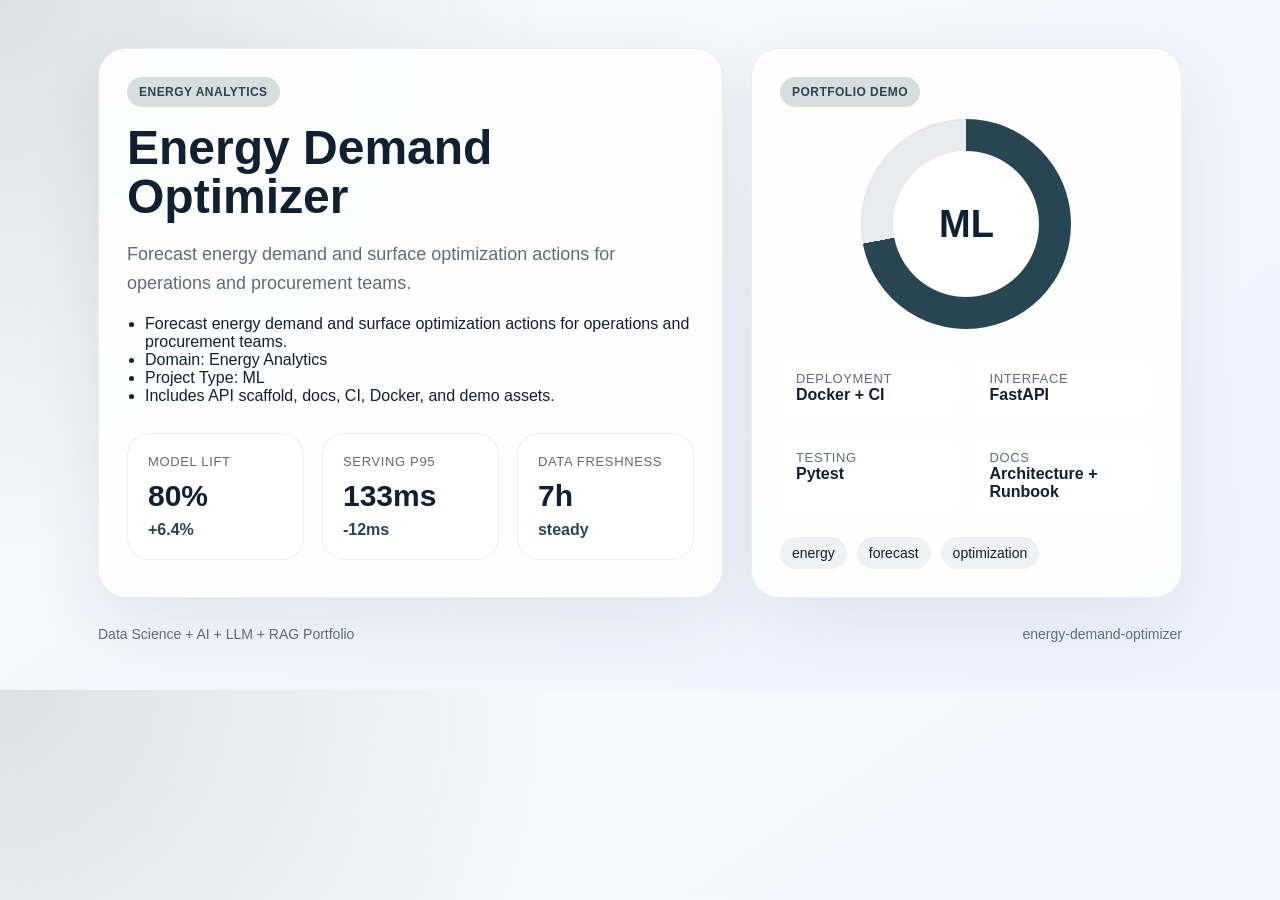
==== demo/index.html @ af4cee52 "Publish production-ready portfolio project" ====
<!doctype html>
        <html lang="en">
        <head>
          <meta charset="utf-8">
          <meta name="viewport" content="width=device-width, initial-scale=1">
          <title>Energy Demand Optimizer</title>
          <style>
            :root {
              --accent: #264653;
              --ink: #102033;
              --muted: #5f6b7a;
              --card: rgba(255,255,255,0.88);
              --bg-1: #f7f8fb;
              --bg-2: #eef3ff;
            }
            * { box-sizing: border-box; }
            body {
              margin: 0;
              font-family: "Avenir Next", "Segoe UI", sans-serif;
              color: var(--ink);
              background:
                radial-gradient(circle at top left, color-mix(in srgb, var(--accent) 16%, white), transparent 38%),
                linear-gradient(145deg, var(--bg-1), var(--bg-2));
            }
            main {
              max-width: 1180px;
              margin: 0 auto;
              padding: 48px;
            }
            .hero {
              display: grid;
              grid-template-columns: 1.45fr 1fr;
              gap: 28px;
              align-items: stretch;
            }
            .panel {
              background: var(--card);
              border: 1px solid rgba(16, 32, 51, 0.08);
              border-radius: 28px;
              padding: 28px;
              box-shadow: 0 24px 70px rgba(16, 32, 51, 0.08);
            }
            .eyebrow {
              display: inline-flex;
              padding: 8px 12px;
              border-radius: 999px;
              background: color-mix(in srgb, var(--accent) 18%, white);
              color: var(--accent);
              font-weight: 700;
              letter-spacing: 0.04em;
              text-transform: uppercase;
              font-size: 12px;
            }
            h1 {
              font-size: 48px;
              line-height: 1.03;
              margin: 16px 0 18px;
            }
            p {
              color: var(--muted);
              font-size: 18px;
              line-height: 1.6;
              margin: 0 0 18px;
            }
            ul {
              margin: 18px 0 0;
              padding-left: 18px;
              color: var(--ink);
            }
            .cards {
              display: grid;
              grid-template-columns: repeat(3, 1fr);
              gap: 18px;
              margin-top: 28px;
            }
            .card {
              background: white;
              border-radius: 22px;
              padding: 20px;
              border: 1px solid rgba(16, 32, 51, 0.08);
            }
            .card span, .meta span {
              display: block;
              color: var(--muted);
              font-size: 13px;
              text-transform: uppercase;
              letter-spacing: 0.05em;
            }
            .card strong {
              display: block;
              font-size: 30px;
              margin: 10px 0 8px;
            }
            .card em {
              color: var(--accent);
              font-style: normal;
              font-weight: 700;
            }
            .visual {
              min-height: 100%;
              display: flex;
              flex-direction: column;
              justify-content: space-between;
            }
            .ring {
              width: 210px;
              height: 210px;
              margin: 12px auto 26px;
              border-radius: 50%;
              background:
                radial-gradient(circle closest-side, white 69%, transparent 70%),
                conic-gradient(var(--accent) 0 72%, rgba(16, 32, 51, 0.09) 72% 100%);
              display: grid;
              place-items: center;
              box-shadow: inset 0 0 0 1px rgba(16, 32, 51, 0.05);
            }
            .ring strong {
              font-size: 38px;
            }
            .meta {
              display: grid;
              grid-template-columns: repeat(2, 1fr);
              gap: 14px;
            }
            .meta article {
              background: white;
              border-radius: 18px;
              padding: 16px;
            }
            .tag-list {
              display: flex;
              flex-wrap: wrap;
              gap: 10px;
              list-style: none;
              padding: 0;
              margin: 20px 0 0;
            }
            .tag-list li {
              padding: 8px 12px;
              border-radius: 999px;
              background: rgba(16, 32, 51, 0.06);
              font-size: 14px;
            }
            .footer {
              margin-top: 28px;
              display: flex;
              justify-content: space-between;
              color: var(--muted);
              font-size: 14px;
            }
          </style>
        </head>
        <body>
          <main>
            <section class="hero">
              <div class="panel">
                <span class="eyebrow">Energy Analytics</span>
                <h1>Energy Demand Optimizer</h1>
                <p>Forecast energy demand and surface optimization actions for operations and procurement teams.</p>
                <ul>
                  <li>Forecast energy demand and surface optimization actions for operations and procurement teams.</li><li>Domain: Energy Analytics</li><li>Project Type: ML</li><li>Includes API scaffold, docs, CI, Docker, and demo assets.</li>
                </ul>
                <div class="cards">
                  <article class='card'><span>Model Lift</span><strong>80%</strong><em>+6.4%</em></article>
<article class='card'><span>Serving P95</span><strong>133ms</strong><em>-12ms</em></article>
<article class='card'><span>Data Freshness</span><strong>7h</strong><em>steady</em></article>
                </div>
              </div>
              <div class="panel visual">
                <div>
                  <span class="eyebrow">Portfolio Demo</span>
                  <div class="ring"><strong>ML</strong></div>
                </div>
                <div class="meta">
                  <article><span>Deployment</span><strong>Docker + CI</strong></article>
                  <article><span>Interface</span><strong>FastAPI</strong></article>
                  <article><span>Testing</span><strong>Pytest</strong></article>
                  <article><span>Docs</span><strong>Architecture + Runbook</strong></article>
                </div>
                <ul class="tag-list"><li>energy</li><li>forecast</li><li>optimization</li></ul>
              </div>
            </section>
            <div class="footer">
              <span>Data Science + AI + LLM + RAG Portfolio</span>
              <span>energy-demand-optimizer</span>
            </div>
          </main>
        </body>
        </html>
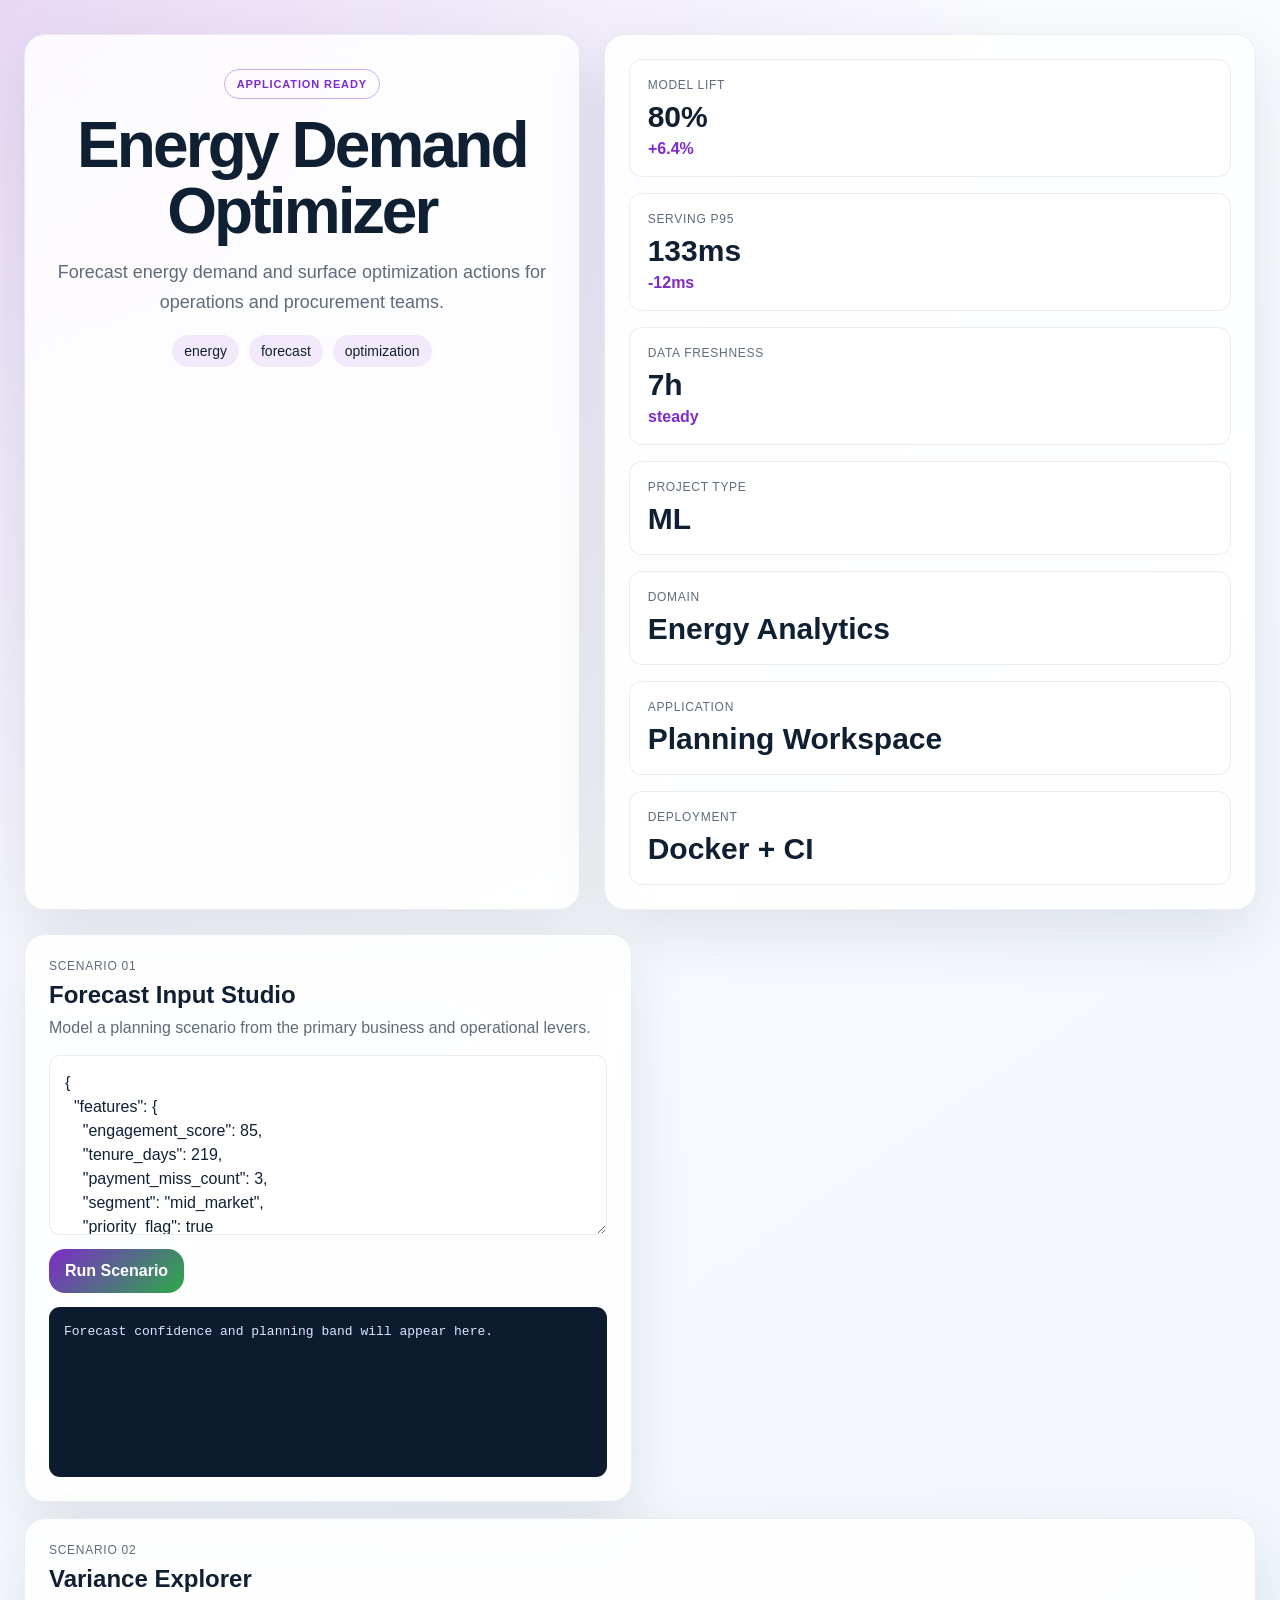
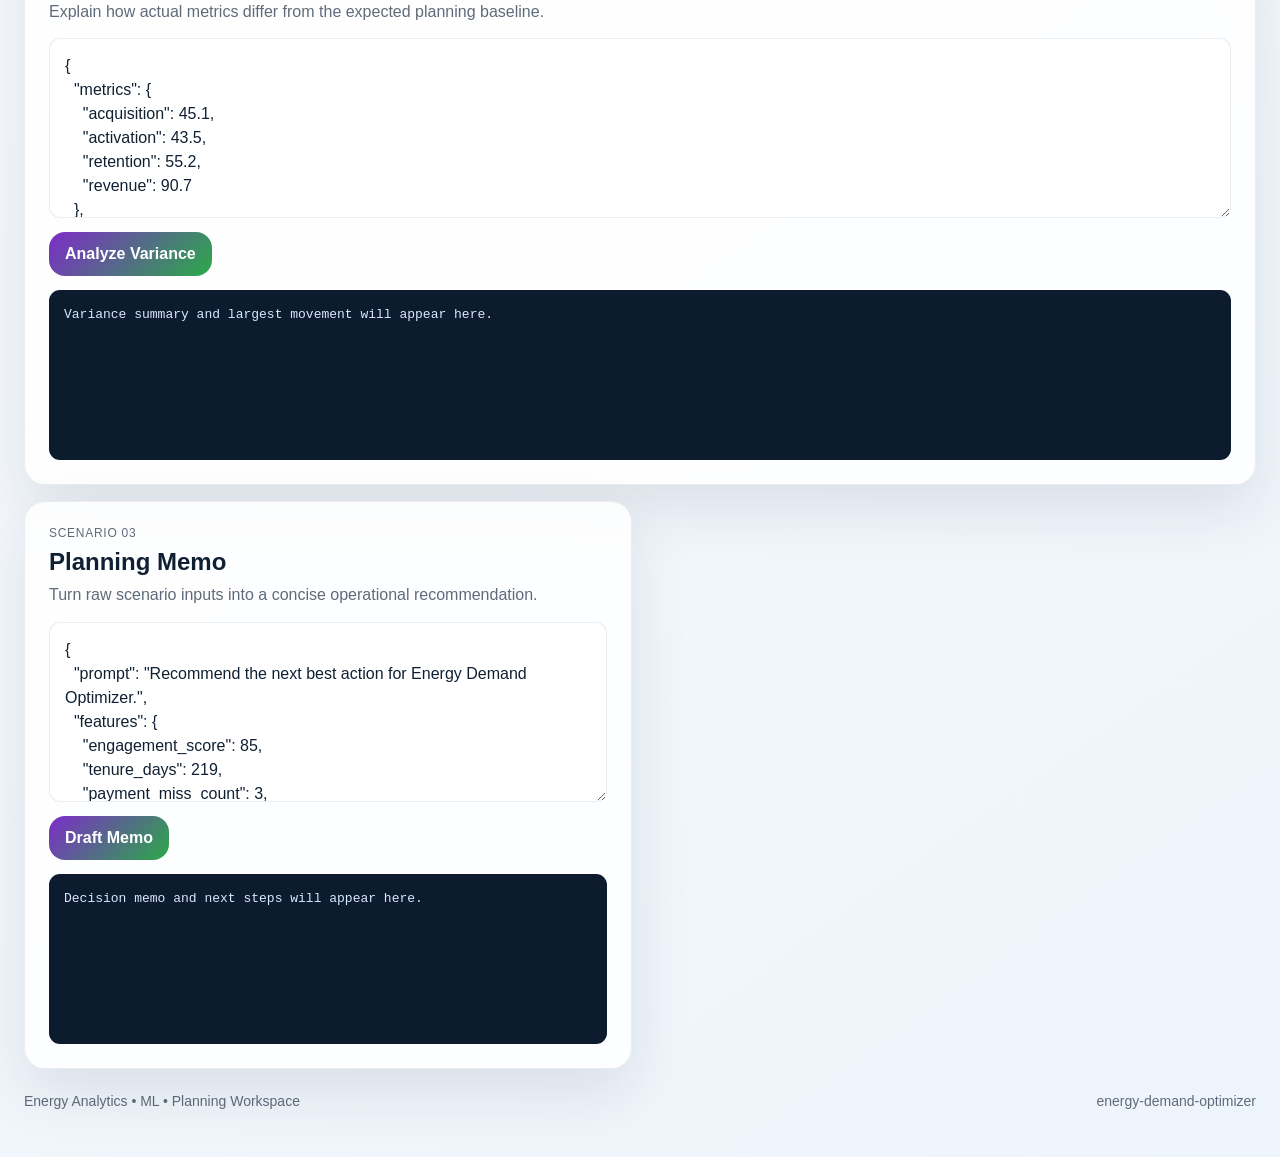
==== commit 5a8c03da: "Publish production-ready portfolio project" ====
--- a/demo/index.html
+++ b/demo/index.html
@@ -5,186 +5,110 @@
           <meta charset="utf-8">
           <meta name="viewport" content="width=device-width, initial-scale=1">
           <title>Energy Demand Optimizer</title>
-          <style>
-            :root {
-              --accent: #264653;
-              --ink: #102033;
-              --muted: #5f6b7a;
-              --card: rgba(255,255,255,0.88);
-              --bg-1: #f7f8fb;
-              --bg-2: #eef3ff;
-            }
-            * { box-sizing: border-box; }
-            body {
-              margin: 0;
-              font-family: "Avenir Next", "Segoe UI", sans-serif;
-              color: var(--ink);
-              background:
-                radial-gradient(circle at top left, color-mix(in srgb, var(--accent) 16%, white), transparent 38%),
-                linear-gradient(145deg, var(--bg-1), var(--bg-2));
-            }
-            main {
-              max-width: 1180px;
-              margin: 0 auto;
-              padding: 48px;
-            }
-            .hero {
-              display: grid;
-              grid-template-columns: 1.45fr 1fr;
-              gap: 28px;
-              align-items: stretch;
-            }
-            .panel {
-              background: var(--card);
-              border: 1px solid rgba(16, 32, 51, 0.08);
-              border-radius: 28px;
-              padding: 28px;
-              box-shadow: 0 24px 70px rgba(16, 32, 51, 0.08);
-            }
-            .eyebrow {
-              display: inline-flex;
-              padding: 8px 12px;
-              border-radius: 999px;
-              background: color-mix(in srgb, var(--accent) 18%, white);
-              color: var(--accent);
-              font-weight: 700;
-              letter-spacing: 0.04em;
-              text-transform: uppercase;
-              font-size: 12px;
-            }
-            h1 {
-              font-size: 48px;
-              line-height: 1.03;
-              margin: 16px 0 18px;
-            }
-            p {
-              color: var(--muted);
-              font-size: 18px;
-              line-height: 1.6;
-              margin: 0 0 18px;
-            }
-            ul {
-              margin: 18px 0 0;
-              padding-left: 18px;
-              color: var(--ink);
-            }
-            .cards {
-              display: grid;
-              grid-template-columns: repeat(3, 1fr);
-              gap: 18px;
-              margin-top: 28px;
-            }
-            .card {
-              background: white;
-              border-radius: 22px;
-              padding: 20px;
-              border: 1px solid rgba(16, 32, 51, 0.08);
-            }
-            .card span, .meta span {
-              display: block;
-              color: var(--muted);
-              font-size: 13px;
-              text-transform: uppercase;
-              letter-spacing: 0.05em;
-            }
-            .card strong {
-              display: block;
-              font-size: 30px;
-              margin: 10px 0 8px;
-            }
-            .card em {
-              color: var(--accent);
-              font-style: normal;
-              font-weight: 700;
-            }
-            .visual {
-              min-height: 100%;
-              display: flex;
-              flex-direction: column;
-              justify-content: space-between;
-            }
-            .ring {
-              width: 210px;
-              height: 210px;
-              margin: 12px auto 26px;
-              border-radius: 50%;
-              background:
-                radial-gradient(circle closest-side, white 69%, transparent 70%),
-                conic-gradient(var(--accent) 0 72%, rgba(16, 32, 51, 0.09) 72% 100%);
-              display: grid;
-              place-items: center;
-              box-shadow: inset 0 0 0 1px rgba(16, 32, 51, 0.05);
-            }
-            .ring strong {
-              font-size: 38px;
-            }
-            .meta {
-              display: grid;
-              grid-template-columns: repeat(2, 1fr);
-              gap: 14px;
-            }
-            .meta article {
-              background: white;
-              border-radius: 18px;
-              padding: 16px;
-            }
-            .tag-list {
-              display: flex;
-              flex-wrap: wrap;
-              gap: 10px;
-              list-style: none;
-              padding: 0;
-              margin: 20px 0 0;
-            }
-            .tag-list li {
-              padding: 8px 12px;
-              border-radius: 999px;
-              background: rgba(16, 32, 51, 0.06);
-              font-size: 14px;
-            }
-            .footer {
-              margin-top: 28px;
-              display: flex;
-              justify-content: space-between;
-              color: var(--muted);
-              font-size: 14px;
-            }
-          </style>
+          <link rel="stylesheet" href="./styles.css">
         </head>
-        <body>
-          <main>
+        <body class="surface-mist">
+          <div class="page layout-rail eyebrow-outline headline-tall modules-3 hero-align-center">
             <section class="hero">
-              <div class="panel">
-                <span class="eyebrow">Energy Analytics</span>
-                <h1>Energy Demand Optimizer</h1>
-                <p>Forecast energy demand and surface optimization actions for operations and procurement teams.</p>
-                <ul>
-                  <li>Forecast energy demand and surface optimization actions for operations and procurement teams.</li><li>Domain: Energy Analytics</li><li>Project Type: ML</li><li>Includes API scaffold, docs, CI, Docker, and demo assets.</li>
+              <div class="panel hero-copy">
+                <span class="eyebrow" data-health>Planning Workspace</span>
+                <h1 id="project-title">Energy Demand Optimizer</h1>
+                <p id="project-summary" class="lead">Forecast energy demand and surface optimization actions for operations and procurement teams.</p>
+                <ul id="project-tags" class="tag-list">
+                  <li>energy</li><li>forecast</li><li>optimization</li>
                 </ul>
-                <div class="cards">
+              </div>
+              <div class="panel hero-side">
+                <div class="metric-grid">
                   <article class='card'><span>Model Lift</span><strong>80%</strong><em>+6.4%</em></article>
 <article class='card'><span>Serving P95</span><strong>133ms</strong><em>-12ms</em></article>
 <article class='card'><span>Data Freshness</span><strong>7h</strong><em>steady</em></article>
                 </div>
-              </div>
-              <div class="panel visual">
-                <div>
-                  <span class="eyebrow">Portfolio Demo</span>
-                  <div class="ring"><strong>ML</strong></div>
+                <div class="mini-grid">
+                  <article class='mini-card'><span>Project Type</span><strong>ML</strong></article><article class='mini-card'><span>Domain</span><strong>Energy Analytics</strong></article><article class='mini-card'><span>Application</span><strong>Planning Workspace</strong></article><article class='mini-card'><span>Deployment</span><strong>Docker + CI</strong></article>
                 </div>
-                <div class="meta">
-                  <article><span>Deployment</span><strong>Docker + CI</strong></article>
-                  <article><span>Interface</span><strong>FastAPI</strong></article>
-                  <article><span>Testing</span><strong>Pytest</strong></article>
-                  <article><span>Docs</span><strong>Architecture + Runbook</strong></article>
-                </div>
-                <ul class="tag-list"><li>energy</li><li>forecast</li><li>optimization</li></ul>
               </div>
             </section>
-            <div class="footer">
-              <span>Data Science + AI + LLM + RAG Portfolio</span>
+            <section class="app-grid">
+              <article class="panel module js-module span-normal">
+          <div class="module-header">
+            <span>Scenario 01</span>
+            <h2>Forecast Input Studio</h2>
+            <p>Model a planning scenario from the primary business and operational levers.</p>
+          </div>
+          <textarea class="js-input">{
+  &quot;features&quot;: {
+    &quot;engagement_score&quot;: 85,
+    &quot;tenure_days&quot;: 219,
+    &quot;payment_miss_count&quot;: 3,
+    &quot;segment&quot;: &quot;mid_market&quot;,
+    &quot;priority_flag&quot;: true
+  }
+}</textarea>
+          <div class="button-row">
+            <button class="js-run" data-endpoint="/score" data-input-mode="json">Run Scenario</button>
+          </div>
+          <pre class="js-output">Forecast confidence and planning band will appear here.</pre>
+        </article>
+<article class="panel module js-module span-wide">
+          <div class="module-header">
+            <span>Scenario 02</span>
+            <h2>Variance Explorer</h2>
+            <p>Explain how actual metrics differ from the expected planning baseline.</p>
+          </div>
+          <textarea class="js-input">{
+  &quot;metrics&quot;: {
+    &quot;acquisition&quot;: 45.1,
+    &quot;activation&quot;: 43.5,
+    &quot;retention&quot;: 55.2,
+    &quot;revenue&quot;: 90.7
+  },
+  &quot;baseline&quot;: {
+    &quot;acquisition&quot;: 41.49,
+    &quot;activation&quot;: 40.02,
+    &quot;retention&quot;: 50.78,
+    &quot;revenue&quot;: 83.44
+  }
+}</textarea>
+          <div class="button-row">
+            <button class="js-run" data-endpoint="/analyze" data-input-mode="json">Analyze Variance</button>
+          </div>
+          <pre class="js-output">Variance summary and largest movement will appear here.</pre>
+        </article>
+<article class="panel module js-module span-normal">
+          <div class="module-header">
+            <span>Scenario 03</span>
+            <h2>Planning Memo</h2>
+            <p>Turn raw scenario inputs into a concise operational recommendation.</p>
+          </div>
+          <textarea class="js-input">{
+  &quot;prompt&quot;: &quot;Recommend the next best action for Energy Demand Optimizer.&quot;,
+  &quot;features&quot;: {
+    &quot;engagement_score&quot;: 85,
+    &quot;tenure_days&quot;: 219,
+    &quot;payment_miss_count&quot;: 3,
+    &quot;segment&quot;: &quot;mid_market&quot;,
+    &quot;priority_flag&quot;: true
+  },
+  &quot;metrics&quot;: {
+    &quot;acquisition&quot;: 45.1,
+    &quot;activation&quot;: 43.5,
+    &quot;retention&quot;: 55.2,
+    &quot;revenue&quot;: 90.7
+  }
+}</textarea>
+          <div class="button-row">
+            <button class="js-run" data-endpoint="/recommend" data-input-mode="json">Draft Memo</button>
+          </div>
+          <pre class="js-output">Decision memo and next steps will appear here.</pre>
+        </article>
+            </section>
+            <footer class="footer">
+              <span>Energy Analytics • ML • Planning Workspace</span>
               <span>energy-demand-optimizer</span>
-            </div>
-          </main>
+            </footer>
+          </div>
+          <script id="bootstrap-data" type="application/json">{"project": {"slug": "energy-demand-optimizer", "title": "Energy Demand Optimizer", "project_type": "ml", "domain": "Energy Analytics", "summary": "Forecast energy demand and surface optimization actions for operations and procurement teams.", "tags": ["energy", "forecast", "optimization"]}, "app_archetype": "planner", "ui_profile": {"layout": "rail", "surface": "mist", "font_stack": "\"Space Grotesk\", \"Segoe UI\", sans-serif", "radius": 21, "shadow": 61, "eyebrow_style": "outline", "module_columns": 3, "hero_align": "center", "headline_mode": "tall"}, "app_modules": [{"label": "Scenario 01", "title": "Forecast Input Studio", "description": "Model a planning scenario from the primary business and operational levers.", "endpoint": "/score", "input_mode": "json", "cta": "Run Scenario", "prefill": "{\n  \"features\": {\n    \"engagement_score\": 85,\n    \"tenure_days\": 219,\n    \"payment_miss_count\": 3,\n    \"segment\": \"mid_market\",\n    \"priority_flag\": true\n  }\n}", "hint": "Forecast confidence and planning band will appear here.", "span": "normal"}, {"label": "Scenario 02", "title": "Variance Explorer", "description": "Explain how actual metrics differ from the expected planning baseline.", "endpoint": "/analyze", "input_mode": "json", "cta": "Analyze Variance", "prefill": "{\n  \"metrics\": {\n    \"acquisition\": 45.1,\n    \"activation\": 43.5,\n    \"retention\": 55.2,\n    \"revenue\": 90.7\n  },\n  \"baseline\": {\n    \"acquisition\": 41.49,\n    \"activation\": 40.02,\n    \"retention\": 50.78,\n    \"revenue\": 83.44\n  }\n}", "hint": "Variance summary and largest movement will appear here.", "span": "wide"}, {"label": "Scenario 03", "title": "Planning Memo", "description": "Turn raw scenario inputs into a concise operational recommendation.", "endpoint": "/recommend", "input_mode": "json", "cta": "Draft Memo", "prefill": "{\n  \"prompt\": \"Recommend the next best action for Energy Demand Optimizer.\",\n  \"features\": {\n    \"engagement_score\": 85,\n    \"tenure_days\": 219,\n    \"payment_miss_count\": 3,\n    \"segment\": \"mid_market\",\n    \"priority_flag\": true\n  },\n  \"metrics\": {\n    \"acquisition\": 45.1,\n    \"activation\": 43.5,\n    \"retention\": 55.2,\n    \"revenue\": 90.7\n  }\n}", "hint": "Decision memo and next steps will appear here.", "span": "normal"}], "sample_features": {"engagement_score": 85, "tenure_days": 219, "payment_miss_count": 3, "segment": "mid_market", "priority_flag": true}, "sample_metrics": {"acquisition": 45.1, "activation": 43.5, "retention": 55.2, "revenue": 90.7}, "knowledge_base": ["Energy Demand Optimizer is positioned as a Energy Analytics starter that emphasizes fast iteration, clear documentation, and production-friendly interfaces.", "The primary value proposition is: Forecast energy demand and surface optimization actions for operations and procurement teams.", "Recommended operating model: ship a small API, add observability, validate outputs with stakeholder review, and monitor the top business KPI every week.", "Typical stakeholders include analytics, operations, product, and leadership teams working on energy, forecast, optimization."], "dashboard_metrics": [{"label": "Model Lift", "value": "80%", "delta": "+6.4%"}, {"label": "Serving P95", "value": "133ms", "delta": "-12ms"}, {"label": "Data Freshness", "value": "7h", "delta": "steady"}]}</script>
+          <script src="./app.js"></script>
         </body>
         </html>
--- a/demo/styles.css
+++ b/demo/styles.css
@@ -0,0 +1,348 @@
+
+:root {
+  --accent: #7d2cc8;
+  --accent-2: #2ca949;
+  --accent-soft: color-mix(in srgb, var(--accent) 18%, white);
+  --radius: 21px;
+  --shadow-size: 61px;
+  --font-stack: "Space Grotesk", "Segoe UI", sans-serif;
+  --bg: #f4f7fb;
+  --card: rgba(255, 255, 255, 0.86);
+  --line: rgba(16, 32, 51, 0.08);
+  --ink: #102033;
+  --muted: #5f6b7a;
+  --output-bg: #0d1b2e;
+  --output-ink: #dae8ff;
+}
+* { box-sizing: border-box; }
+html, body { margin: 0; min-height: 100%; }
+body {
+  font-family: var(--font-stack);
+  color: var(--ink);
+  background: linear-gradient(145deg, #f8fbff, var(--bg));
+}
+body.surface-mist {
+  --bg: #eef4fb;
+  background:
+    radial-gradient(circle at top left, color-mix(in srgb, var(--accent) 18%, white), transparent 34%),
+    linear-gradient(145deg, #fbfdff, var(--bg));
+}
+body.surface-aurora {
+  --bg: #edf1ff;
+  background:
+    radial-gradient(circle at 0% 0%, color-mix(in srgb, var(--accent) 22%, white), transparent 38%),
+    radial-gradient(circle at 100% 100%, color-mix(in srgb, var(--accent-2) 20%, white), transparent 28%),
+    linear-gradient(135deg, #f7f8ff, var(--bg));
+}
+body.surface-sand {
+  --bg: #f5efe8;
+  --card: rgba(255, 251, 246, 0.9);
+  background:
+    linear-gradient(135deg, rgba(255,255,255,0.82), rgba(245, 239, 232, 0.98)),
+    radial-gradient(circle at top right, color-mix(in srgb, var(--accent) 16%, white), transparent 32%);
+}
+body.surface-slate {
+  --bg: #ecf0f7;
+  --card: rgba(248, 250, 255, 0.88);
+  background:
+    linear-gradient(160deg, #f7f9fc, var(--bg)),
+    radial-gradient(circle at bottom left, color-mix(in srgb, var(--accent-2) 16%, white), transparent 34%);
+}
+body.surface-paper {
+  --bg: #f8f8f4;
+  --card: rgba(255,255,255,0.93);
+  background:
+    linear-gradient(180deg, #fffefb, var(--bg));
+}
+body.surface-ink {
+  --bg: #0f1726;
+  --card: rgba(15, 23, 38, 0.88);
+  --line: rgba(226, 238, 255, 0.1);
+  --ink: #f5f8ff;
+  --muted: #b4c0cf;
+  --output-bg: rgba(255,255,255,0.06);
+  --output-ink: #f5f8ff;
+  background:
+    radial-gradient(circle at top left, color-mix(in srgb, var(--accent) 28%, transparent), transparent 42%),
+    linear-gradient(145deg, #09111d, var(--bg));
+}
+.page {
+  max-width: 1360px;
+  margin: 0 auto;
+  padding: 34px 24px 48px;
+  display: grid;
+  gap: 24px;
+}
+.panel {
+  background: var(--card);
+  border: 1px solid var(--line);
+  border-radius: var(--radius);
+  box-shadow: 0 24px var(--shadow-size) rgba(16, 32, 51, 0.1);
+  backdrop-filter: blur(18px);
+}
+.hero {
+  display: grid;
+  gap: 24px;
+}
+.hero-copy,
+.hero-side,
+.module {
+  padding: 24px;
+}
+.eyebrow {
+  display: inline-flex;
+  align-items: center;
+  gap: 8px;
+  padding: 8px 12px;
+  border-radius: 999px;
+  background: var(--accent-soft);
+  color: var(--accent);
+  text-transform: uppercase;
+  letter-spacing: 0.08em;
+  font-size: 11px;
+  font-weight: 800;
+}
+.page.eyebrow-outline .eyebrow {
+  background: transparent;
+  border: 1px solid color-mix(in srgb, var(--accent) 40%, white);
+}
+.page.eyebrow-soft .eyebrow {
+  background: color-mix(in srgb, var(--accent) 12%, white);
+  color: color-mix(in srgb, var(--accent) 82%, black);
+}
+h1 {
+  margin: 14px 0 12px;
+  font-size: clamp(2.2rem, 5vw, 4.4rem);
+  line-height: 0.96;
+  letter-spacing: -0.045em;
+}
+.page.headline-compact h1 { max-width: 10ch; }
+.page.headline-tall h1 { line-height: 1.03; font-size: clamp(2.4rem, 5vw, 4.8rem); }
+.lead {
+  margin: 0;
+  font-size: 18px;
+  line-height: 1.68;
+  color: var(--muted);
+  max-width: 62ch;
+}
+.tag-list {
+  list-style: none;
+  display: flex;
+  flex-wrap: wrap;
+  gap: 10px;
+  margin: 18px 0 0;
+  padding: 0;
+}
+.tag-list li {
+  padding: 8px 12px;
+  border-radius: 999px;
+  background: color-mix(in srgb, var(--accent) 10%, white);
+  color: var(--ink);
+  font-size: 14px;
+}
+.hero-side {
+  display: grid;
+  gap: 16px;
+}
+.metric-grid,
+.mini-grid,
+.app-grid {
+  display: grid;
+  gap: 16px;
+}
+.card,
+.mini-card {
+  background: color-mix(in srgb, var(--card) 92%, white);
+  border: 1px solid var(--line);
+  border-radius: calc(var(--radius) - 8px);
+  padding: 18px;
+}
+.card span,
+.mini-card span,
+.module-header span {
+  display: block;
+  color: var(--muted);
+  text-transform: uppercase;
+  letter-spacing: 0.06em;
+  font-size: 12px;
+}
+.card strong,
+.mini-card strong {
+  display: block;
+  margin-top: 8px;
+  font-size: 30px;
+}
+.card em {
+  display: inline-block;
+  margin-top: 6px;
+  font-style: normal;
+  color: var(--accent);
+  font-weight: 700;
+}
+.module {
+  display: grid;
+  gap: 14px;
+}
+.module-header h2 {
+  margin: 8px 0 6px;
+  font-size: 24px;
+}
+.module-header p {
+  margin: 0;
+  color: var(--muted);
+  line-height: 1.6;
+}
+textarea,
+button {
+  font: inherit;
+}
+textarea {
+  width: 100%;
+  min-height: 180px;
+  resize: vertical;
+  border: 1px solid var(--line);
+  border-radius: calc(var(--radius) - 10px);
+  padding: 15px;
+  background: rgba(255,255,255,0.82);
+  color: var(--ink);
+  line-height: 1.5;
+}
+body.surface-ink textarea {
+  background: rgba(255,255,255,0.05);
+}
+.module-input-text {
+  min-height: 110px;
+}
+.button-row {
+  display: flex;
+  flex-wrap: wrap;
+  gap: 10px;
+}
+button {
+  border: 0;
+  border-radius: 16px;
+  background: linear-gradient(135deg, var(--accent), var(--accent-2));
+  color: white;
+  padding: 13px 16px;
+  font-weight: 700;
+  cursor: pointer;
+}
+pre {
+  margin: 0;
+  white-space: pre-wrap;
+  word-break: break-word;
+  background: var(--output-bg);
+  color: var(--output-ink);
+  border-radius: calc(var(--radius) - 10px);
+  padding: 15px;
+  min-height: 170px;
+  line-height: 1.58;
+  font-size: 13px;
+  overflow: auto;
+}
+.footer {
+  display: flex;
+  justify-content: space-between;
+  color: var(--muted);
+  font-size: 14px;
+}
+.page.layout-horizon .hero {
+  grid-template-columns: 1.45fr 1fr;
+  align-items: stretch;
+}
+.page.layout-horizon.modules-2 .app-grid,
+.page.layout-horizon.modules-3 .app-grid {
+  grid-template-columns: repeat(3, minmax(0, 1fr));
+}
+.page.layout-rail .hero {
+  grid-template-columns: 0.92fr 1.08fr;
+}
+.page.layout-rail .hero-copy {
+  padding-top: 34px;
+}
+.page.layout-rail .app-grid {
+  grid-template-columns: repeat(2, minmax(0, 1fr));
+}
+.page.layout-folio .hero {
+  grid-template-columns: 1fr;
+}
+.page.layout-folio .hero-copy {
+  text-align: center;
+}
+.page.layout-folio .lead {
+  margin-inline: auto;
+}
+.page.layout-folio .tag-list {
+  justify-content: center;
+}
+.page.layout-folio .metric-grid {
+  grid-template-columns: repeat(3, minmax(0, 1fr));
+}
+.page.layout-folio .mini-grid {
+  grid-template-columns: repeat(4, minmax(0, 1fr));
+}
+.page.layout-folio .app-grid {
+  grid-template-columns: repeat(2, minmax(0, 1fr));
+}
+.page.layout-board .hero {
+  grid-template-columns: 1fr;
+}
+.page.layout-board .hero-side {
+  grid-template-columns: 1.2fr 0.8fr;
+  align-items: start;
+}
+.page.layout-board .metric-grid {
+  grid-template-columns: repeat(3, minmax(0, 1fr));
+}
+.page.layout-board .app-grid {
+  grid-template-columns: repeat(4, minmax(0, 1fr));
+}
+.page.layout-stack .hero {
+  grid-template-columns: 1fr;
+}
+.page.layout-stack .hero-side {
+  grid-template-columns: repeat(2, minmax(0, 1fr));
+}
+.page.layout-stack .app-grid {
+  grid-template-columns: repeat(3, minmax(0, 1fr));
+}
+.page.layout-console .hero {
+  grid-template-columns: 1.1fr 0.9fr;
+}
+.page.layout-console .panel,
+.page.layout-console .card,
+.page.layout-console .mini-card {
+  border-radius: 18px;
+}
+.page.modules-2 .app-grid {
+  grid-template-columns: repeat(2, minmax(0, 1fr));
+}
+.module.span-wide {
+  grid-column: span 2;
+}
+.hero-align-center .hero-copy {
+  text-align: center;
+}
+.hero-align-center .lead,
+.hero-align-center .tag-list {
+  margin-inline: auto;
+  justify-content: center;
+}
+@media (max-width: 1120px) {
+  .page.layout-horizon .hero,
+  .page.layout-rail .hero,
+  .page.layout-console .hero,
+  .page.layout-board .hero-side,
+  .page.layout-folio .mini-grid,
+  .page.layout-stack .hero-side,
+  .page.modules-2 .app-grid,
+  .page.layout-board .app-grid,
+  .page.layout-stack .app-grid,
+  .page.layout-horizon.modules-3 .app-grid,
+  .page.layout-folio .app-grid {
+    grid-template-columns: 1fr;
+  }
+  .module.span-wide {
+    grid-column: auto;
+  }
+}
